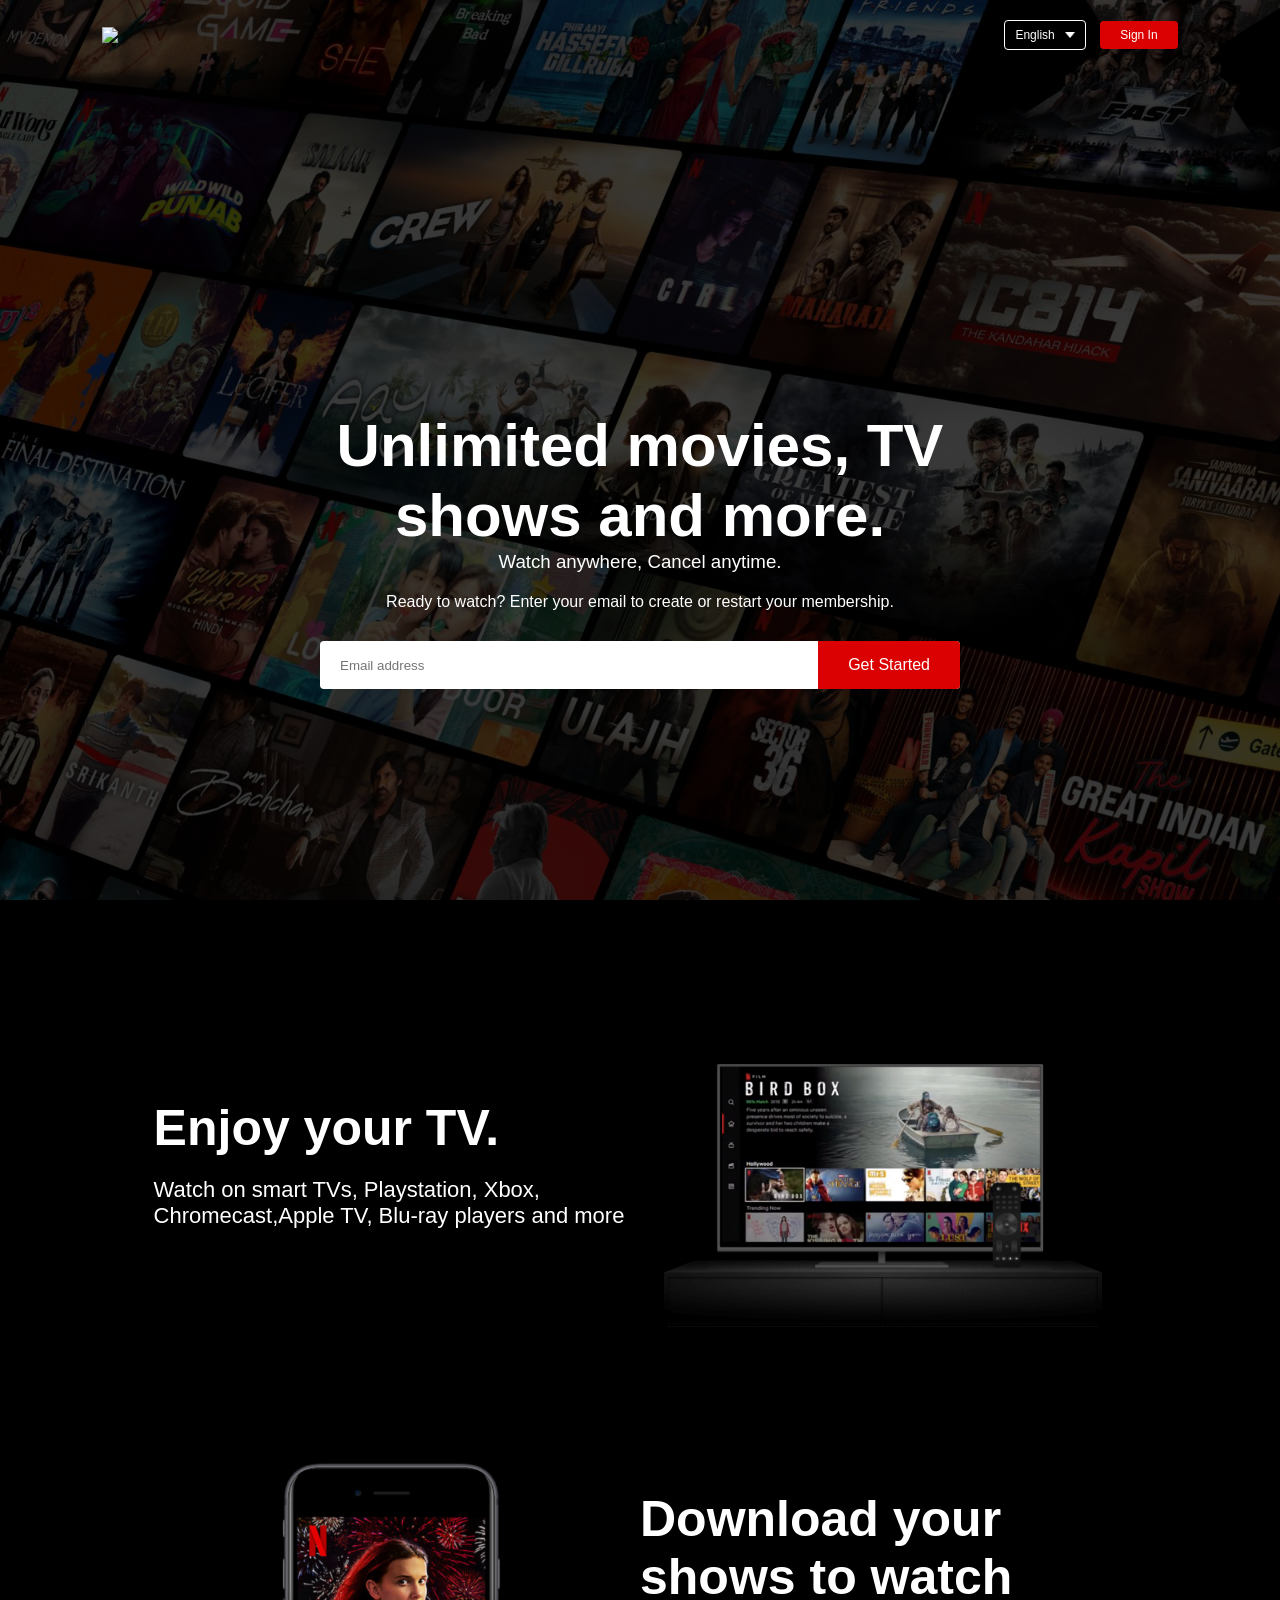
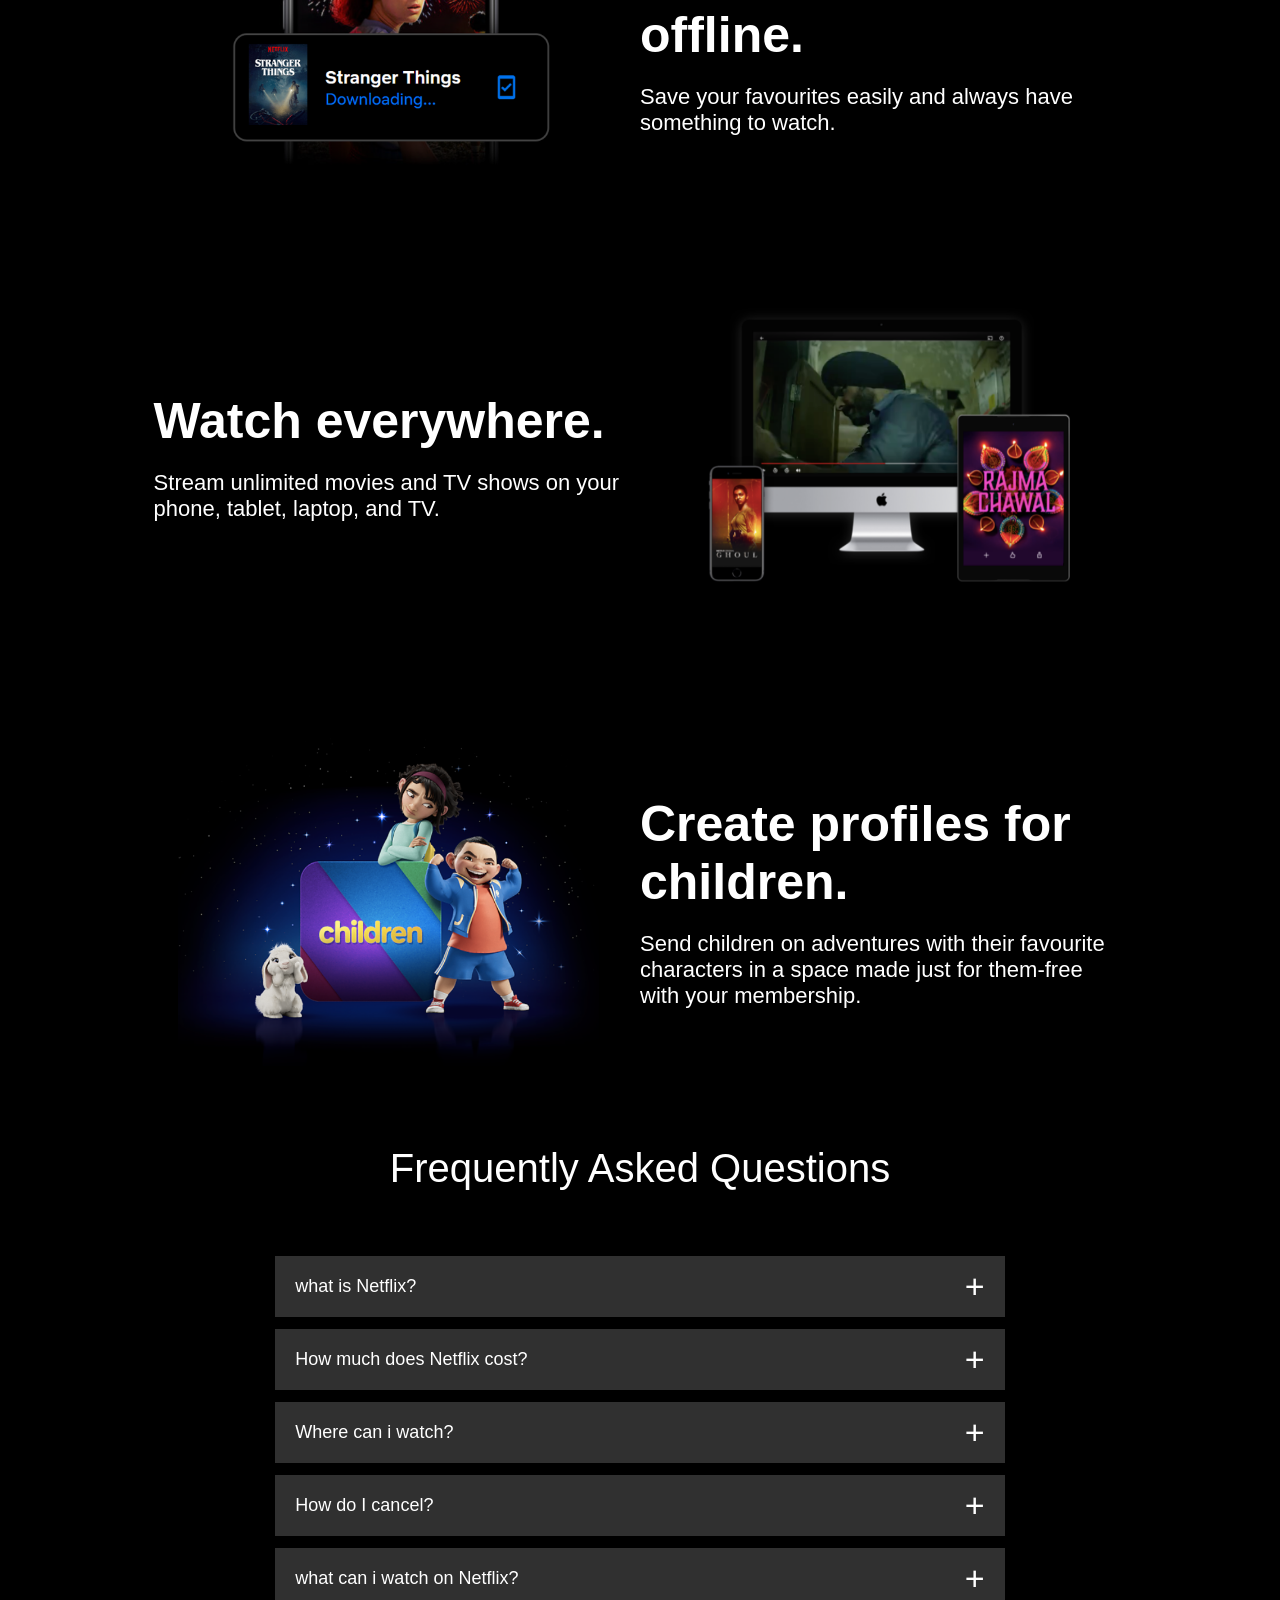
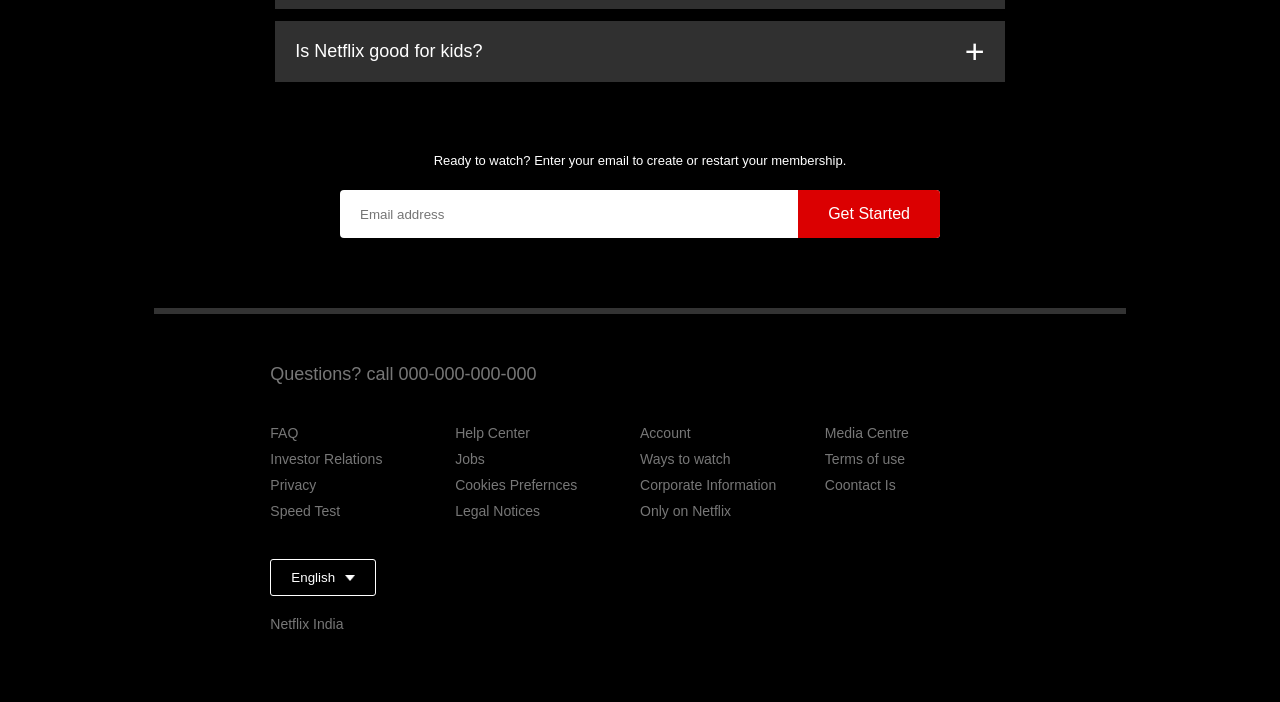
==== index.html @ fcb58b19 "Rename main.html to index.html" ====
<!DOCTYPE html>
<html lang="en">
<head>
    <meta charset="UTF-8">
    <meta name="viewport" content="width=device-width, initial-scale=1.0">
    <title>Netflix website clone</title>
    <link rel="stylesheet" href="style.css">
</head>
<body>
   <div class="header">
    <nav>
        <img src="logo.png" class="logo">
        <div>
             <button class="language-btn">English<img src="down-icon.png"></button>
             <button>Sign In</button>
        </div>
    </nav>
    <div class="header-content">
      <h1>Unlimited movies, TV shows and more.</h1>
      <h3>Watch anywhere, Cancel anytime.</h3>
      <p>Ready to watch? Enter your email to create or restart your membership.</p>
    <form  class="email-signup" action="">
        <input type="email" placeholder="Email address" required>
        <button type="submit">Get Started</button>
    </form>
    </div>
   </div> 
   <div class="features">
        <div class="row">
           <div class="text-col">
                <h2>Enjoy your TV.</h2>
                <p>Watch on smart TVs, Playstation, Xbox, Chromecast,Apple TV, Blu-ray players and more</p>
            </div>
            <div class="img-col">
                <img src="feature-1.png" alt="">
            </div>
        </div>
        <div class="row">
            <div class="img-col">
                <img src="feature-2.png" alt="">
            </div>
            <div class="text-col">
                <h2>Download your shows to watch offline.</h2>
                <p>Save your favourites easily and always have something to watch.</p>
            </div>
        </div>
        <div class="row">
            <div class="text-col">
                <h2>Watch everywhere.</h2>
                <p>Stream unlimited movies and TV shows on your phone, tablet, laptop, and TV.</p>     
            </div>
            <div class="img-col">
                
                <img src="feature-3.png" alt="">
            </div>
        </div>
        <div class="row">
            <div class="img-col">
               <img src="feature-4.png" alt="">
            </div>
            <div class="text-col">
                <h2>Create profiles for children.</h2>
                <p>Send children on adventures with their favourite characters in a space made just for them-free with your membership.</p>
            </div>
        </div>
   <div class="faq">
        <h2>Frequently Asked Questions</h2>
        <ul class="accordian">
            <li>
                <input type="radio" name="accordian" id="first">
                <label for="first">what is Netflix?</label>
                <div class="content">
                    <p>Lorem ipsum dolor sit amet consectetur adipisicing elit. Dignissimos, unde?</p>
                </div>
            </li>
            <li>
                <input type="radio" name="accordian" id="second">
                <label for="second">How much does Netflix cost?</label>
                <div class="content">
                    <p>Lorem ipsum dolor sit amet consectetur adipisicing elit. Dignissimos, unde?</p>
                </div>
            </li>
            <li>
                <input type="radio" name="accordian" id="third">
                <label for="third">Where can i watch?</label>
                <div class="content">
                    <p>Lorem ipsum dolor sit amet consectetur adipisicing elit. Dignissimos, unde?</p>
                </div>
            </li>
            <li>
                <input type="radio" name="accordian" id="fourth">
                <label for="fourth">How do I cancel?</label>
                <div class="content">
                    <p>Lorem, ipsum dolor sit amet consectetur adipisicing elit. Vel architecto totam sed repellendus illo dolorum corporis non veritatis? Velit laudantium blanditiis dolore fuga molestias in perferendis deleniti illo inventore assumenda consequuntur praesentium vero nihil ipsum tempora ad architecto non earum, cupiditate consectetur ratione iste aspernatur beatae culpa. Eos, ipsa adipisci.</p>
                </div>
            </li>
            <li>
                <input type="radio" name="accordian" id="fifth">
                <label for="fifth">what can i watch on Netflix?</label>
                <div class="content">
                    <p>Lorem ipsum dolor sit amet consectetur adipisicing elit. Omnis iste aliquam blanditiis neque deserunt sequi natus debitis quam. Aperiam fuga ea illo architecto excepturi labore quas illum aliquam nobis ullam.</p>
                </div>
            </li>
            <li>
                <input type="radio" name="accordian" id="sixth">
                <label for="sixth">Is Netflix good for kids?</label>
                <div class="content">
                    <p>Lorem ipsum dolor sit amet consectetur adipisicing elit. Dignissimos, unde?</p>
                </div>
            </li>
        </ul>
        <small>Ready to watch? Enter your email to create or restart your membership.</small>
        <form class="email-signup">
            <input type="email" placeholder="Email address" required>
            <button type="submit">Get Started</button>
        </form>
   </div>
   <div class="footer">
    <h2>Questions? call  000-000-000-000</h2>
    <div class="row">
        <div class="col">
            <a href="#">FAQ</a>
            <a href="#">Investor Relations</a>
            <a href="#">Privacy</a>
            <a href="#">Speed Test</a>
         </div>
        <div class="col">
           <a href="#">Help Center</a>
           <a href="#">Jobs</a>
           <a href="#">Cookies Prefernces</a>
           <a href="#">Legal Notices</a>
        </div>
        <div class="col">
            <a href="#">Account</a>
            <a href="#">Ways to watch</a>
            <a href="#">Corporate Information</a>
            <a href="#">Only on Netflix</a>
         </div> 
         <div class="col">
            <a href="#">Media Centre</a>
            <a href="#">Terms of use</a>
            <a href="#">Coontact Is</a>
         </div>
    </div>
    <button class="language-btn">English<img src="down-icon.png"></button>
    <p class="copyright-text">Netflix India</p>   
</div>
</body>
</html>
---- style.css ----
*{
    margin:0;
    padding:0;
    font-family:'Poppins',sans-serif;
    box-sizing:border-box;
}
body{
    background:#000;
    color:#fff;
}
.header{
    width:100%;
    height:100vh;
    background-image:linear-gradient(rgba(0,0,0,0.7),rgba(0,0,0,0.7)),url(bg_img_new.jpg);
    background-position: center;
    background-size:cover;
    padding: 10px 8%;

}
nav{
    display:flex;
    align-items:center;
    justify-content:space-between;
    padding:10px 0;
}
.logo{
    width:150px;
    cursor: pointer;
}
nav button{
    border:0;
    outline:0;
    background:#db0001;
    color:#fff;
    font-size:12px;
    padding:7px 20px;
    border-radius:4px;
    margin-left:10px;
    cursor:pointer;
}
.language-btn{
    display:inline-flex;
    align-items:center;
    background: transparent;
    border:1px solid #fff;
    padding:7px 10px;
}
.language-btn img{
    width:10px;
    margin-left: 10px;
}
.header-content{
  position:absolute;
  top:50%;
  left:50%;
  transform:translate(-50%,-50%);
  text-align: center;
  margin-top: 100px;
}
.header-content h1{
    font-size: 60px;
    line-height: 70px;
    font-weight: 600;
    max-width: 650px;
}
.header-content h3{
    font-weight: 400;
    margin-bottom: 20px;
}
.email-signup{
  background: #fff;
  border-radius:4px;
  display:flex;
  align-items: center;
  margin-top: 30px;
  overflow: hidden;
}
.email-signup input{
    flex:1;
    border: 0;
    outline:0;
    margin-left:20px;
}
.email-signup button{
    font-size: 16px;
    color:#fff;
    outline:0;
    background: #db0001;
    border: 0;
    cursor:pointer;
    padding:15px 30px;
}
.features{
    padding:50px 12%;
    font-size: 22px;
}
.row{
    display:flex;
    width:100%;
    align-items: center;
    flex-wrap:wrap;
    padding:50px 0;
}
.text-col{
    flex-basis:50%;
    margin-bottom:20px;
}
.img-col{
    flex-basis:50%;
    margin-bottom:20px;
}
.img-col img{
    display:block;
    width:90%;
    margin:auto;
}
.features h2{
    font-size: 50px;
    font-weight: 600;
    margin-bottom: 20px;
}
/*................faq..............*/
.faq{
    padding:10px 12%;
    text-align:center;
    font-size: 18px;
}
.faq h2{
  font-weight:500;
  font-size: 40px;
}
.accordian{
    margin: 60px auto;
    width: 100%;
    max-width: 750px;
}
.accordian li{
 list-style: none;
 width: 100%;
 padding: 5px;
}
.accordian li label{
    display:flex;
    align-items: center;
    padding: 20px;
    font-size: 18px;
    font-weight: 500;
    background: #303030;
    margin-bottom: 2px;
    cursor:pointer;
    position: relative;
}
label::after{
    content:'+' ;
    font-size: 34px;
    position: absolute;
    right:20px;
    transition:transform;
}
input[type="radio"]{
    display:none;
}
.accordian .content{
    background: #303030;
    text-align: left;
    padding: 0 50px;
    max-height:0;
    overflow: hidden;
    font-size: 10px;
    transition:max-height 0.5s,padding 0.5s;
}
.accordian input[type="radio"]:checked + label + .content{
    max-width: 600px;
    padding: 10px 15px 90px 15px;
}
.accordian input[type="radio"]:checked + label::after{
    transform: rotate(135deg);
}
.faq .email-signup{
    max-width:600px;
    margin: 20px auto 60px;
}
.faq small{
    font-size: 13px;
}
/* .....footer..... */
.footer{
padding:50px 12% 10px;
border-top: 6px solid #333;
color:#777;;
}
.footer h2{
    font-size: 18px;
    font-weight: 400;
    margin-bottom:30px;
}
.footer .col{
    flex-basis:25%;
    flex-grow: 1;
    margin-bottom:20px;
}
.footer .col a{
    display: block;
    text-decoration: none;
    color: #777;
    font-size: 14px;
    margin-bottom: 10px;
}
.footer .row{
    align-items: flex-start;
    padding:10px 0;
}
.footer .language-btn{
    color: #fff;
    padding: 10px 20px;
    border-radius: 3px;
}
.copyright-text{
    font-size: 14px;
    margin-top: 20px;
    margin-bottom: 10px;
}
/* ---------media-queries-for-small-screen---------- */
@media only screen and (max-width:600px){
    .logo{
        width:100px;
    }
    nav button{
        padding: 5px 10px;
    }
    nav .language-btn{
        padding: 4px 8px;
    }
    .header-content{
        position: unset;
        transform:none;
        padding-top:150px;
    }
    .header-content h1{
        font-size: 30px;
    }
    .email-signup button{
        font-size: 12px;
        padding: 10px 15px;
    }
    .text-col .img-col{
        flex-basis: 100%;
    }
    .features h2{
        font-size: 30px;
    }
    .features p{
        font-size: 15px;
    }
    .row:nth-child(2),row:nth-child(4){
        flex-direction: column-reverse;
    }
    .features .row{
        padding:10px 0;
    }
    .faq h2{
        font-size:20px;
    }
    .accordian .content{
       font-size:14px;
    }
    .accordian li label{
        padding:10px;
        font-size: 14px;
    }
    label::after{
        font-size:22px;
    }
}
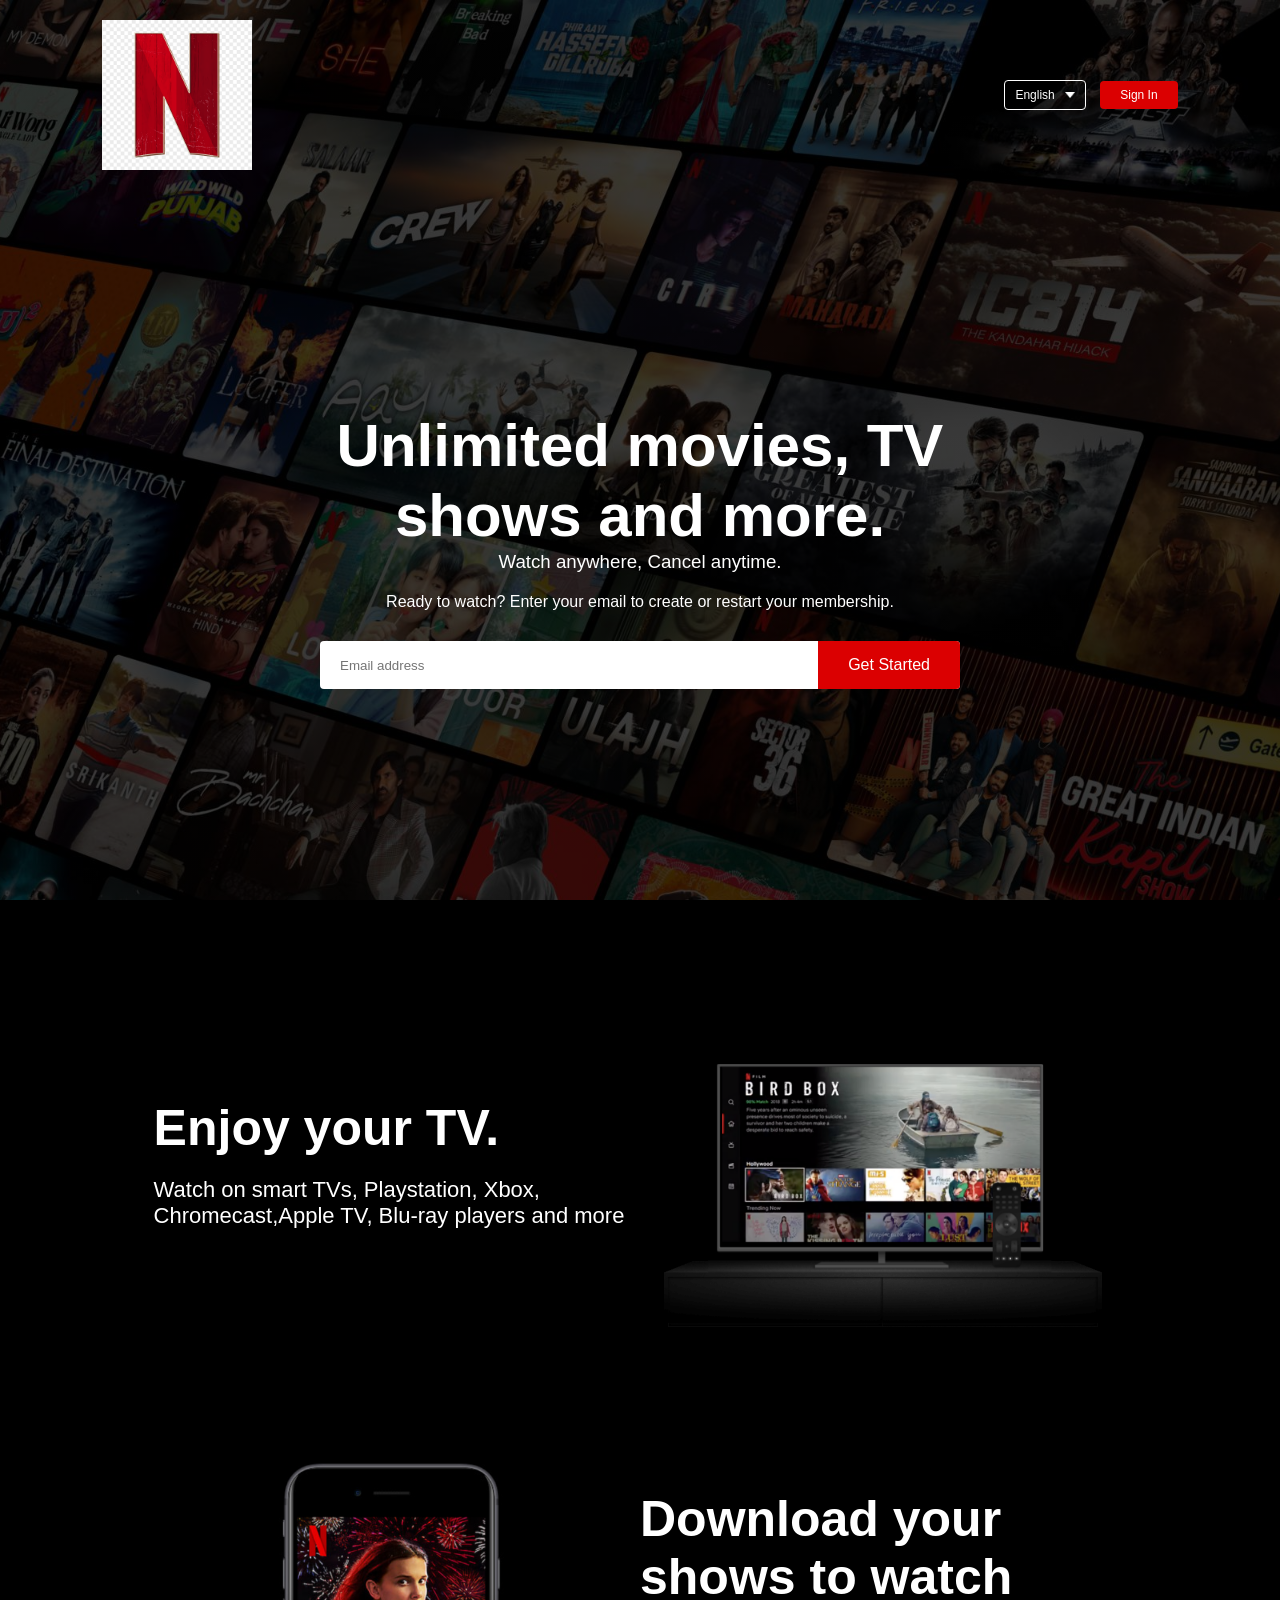
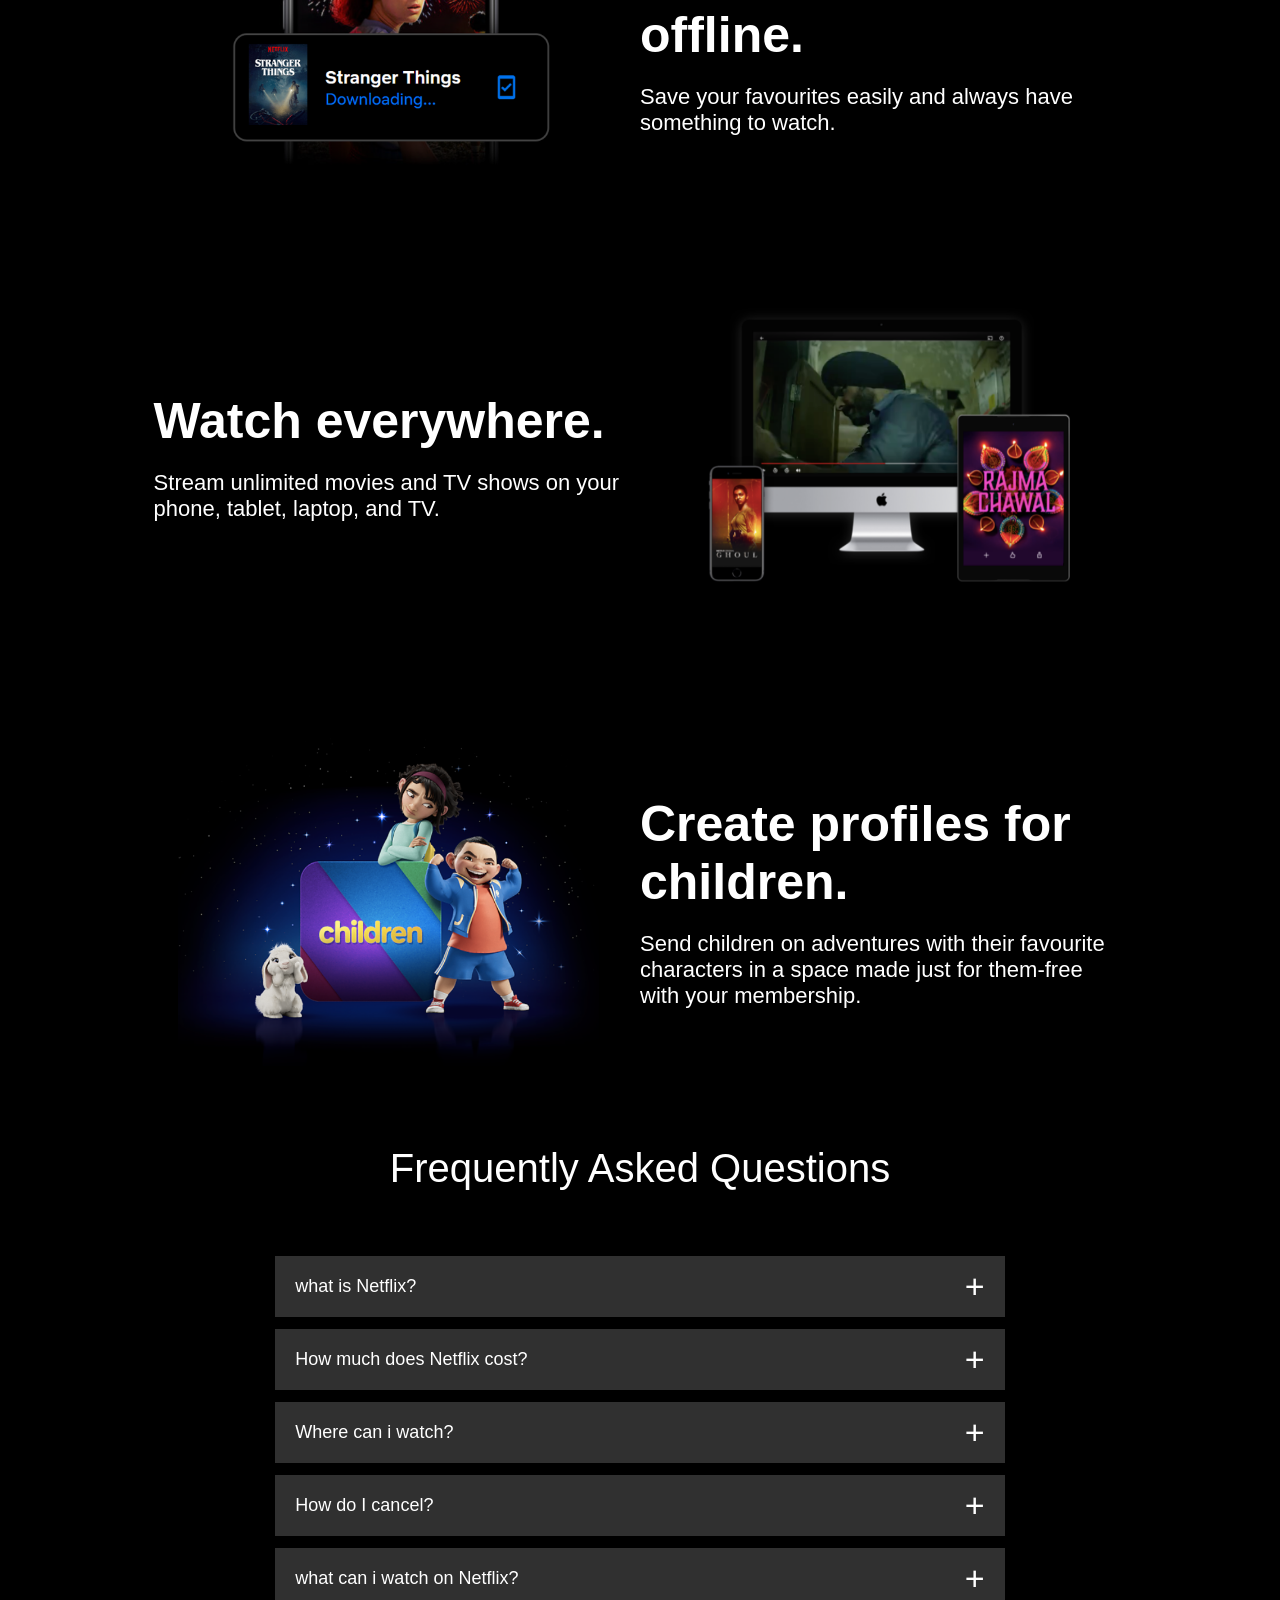
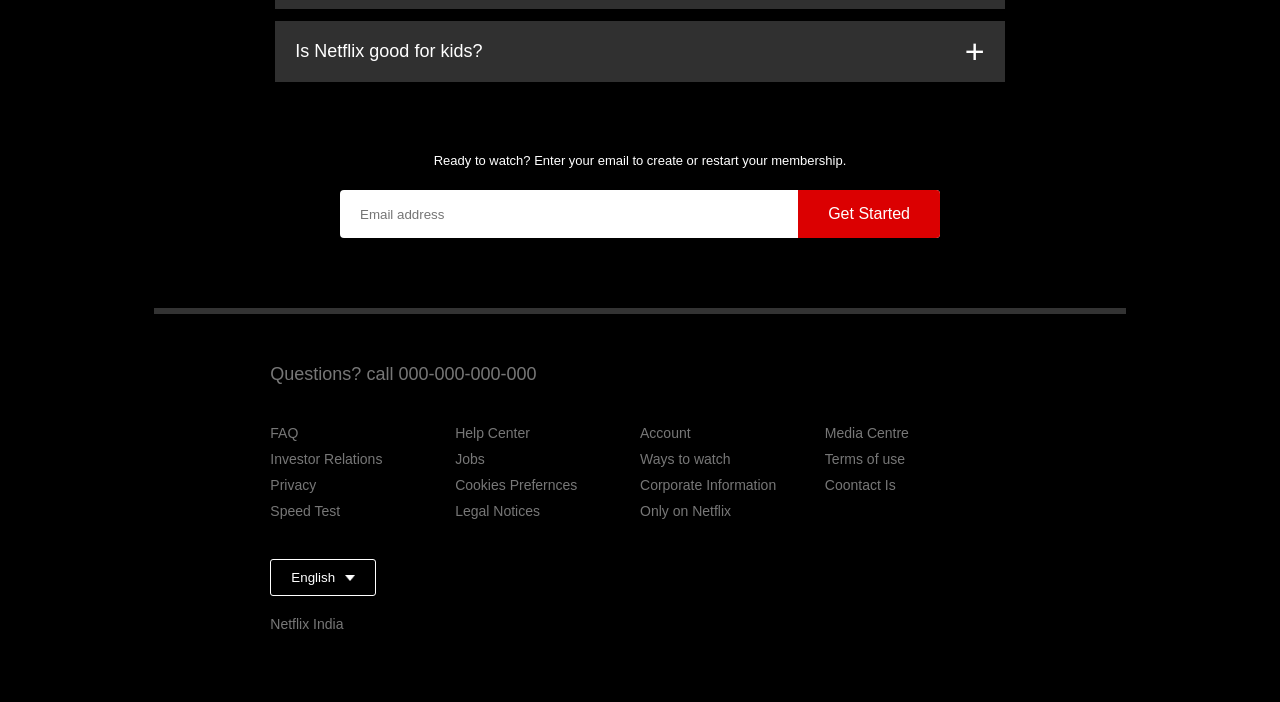
==== commit e84f6e76: "Update index.html" ====
--- a/index.html
+++ b/index.html
@@ -9,7 +9,7 @@
 <body>
    <div class="header">
     <nav>
-        <img src="logo.png" class="logo">
+        <img src="Nn.png" class="logo">
         <div>
              <button class="language-btn">English<img src="down-icon.png"></button>
              <button>Sign In</button>
